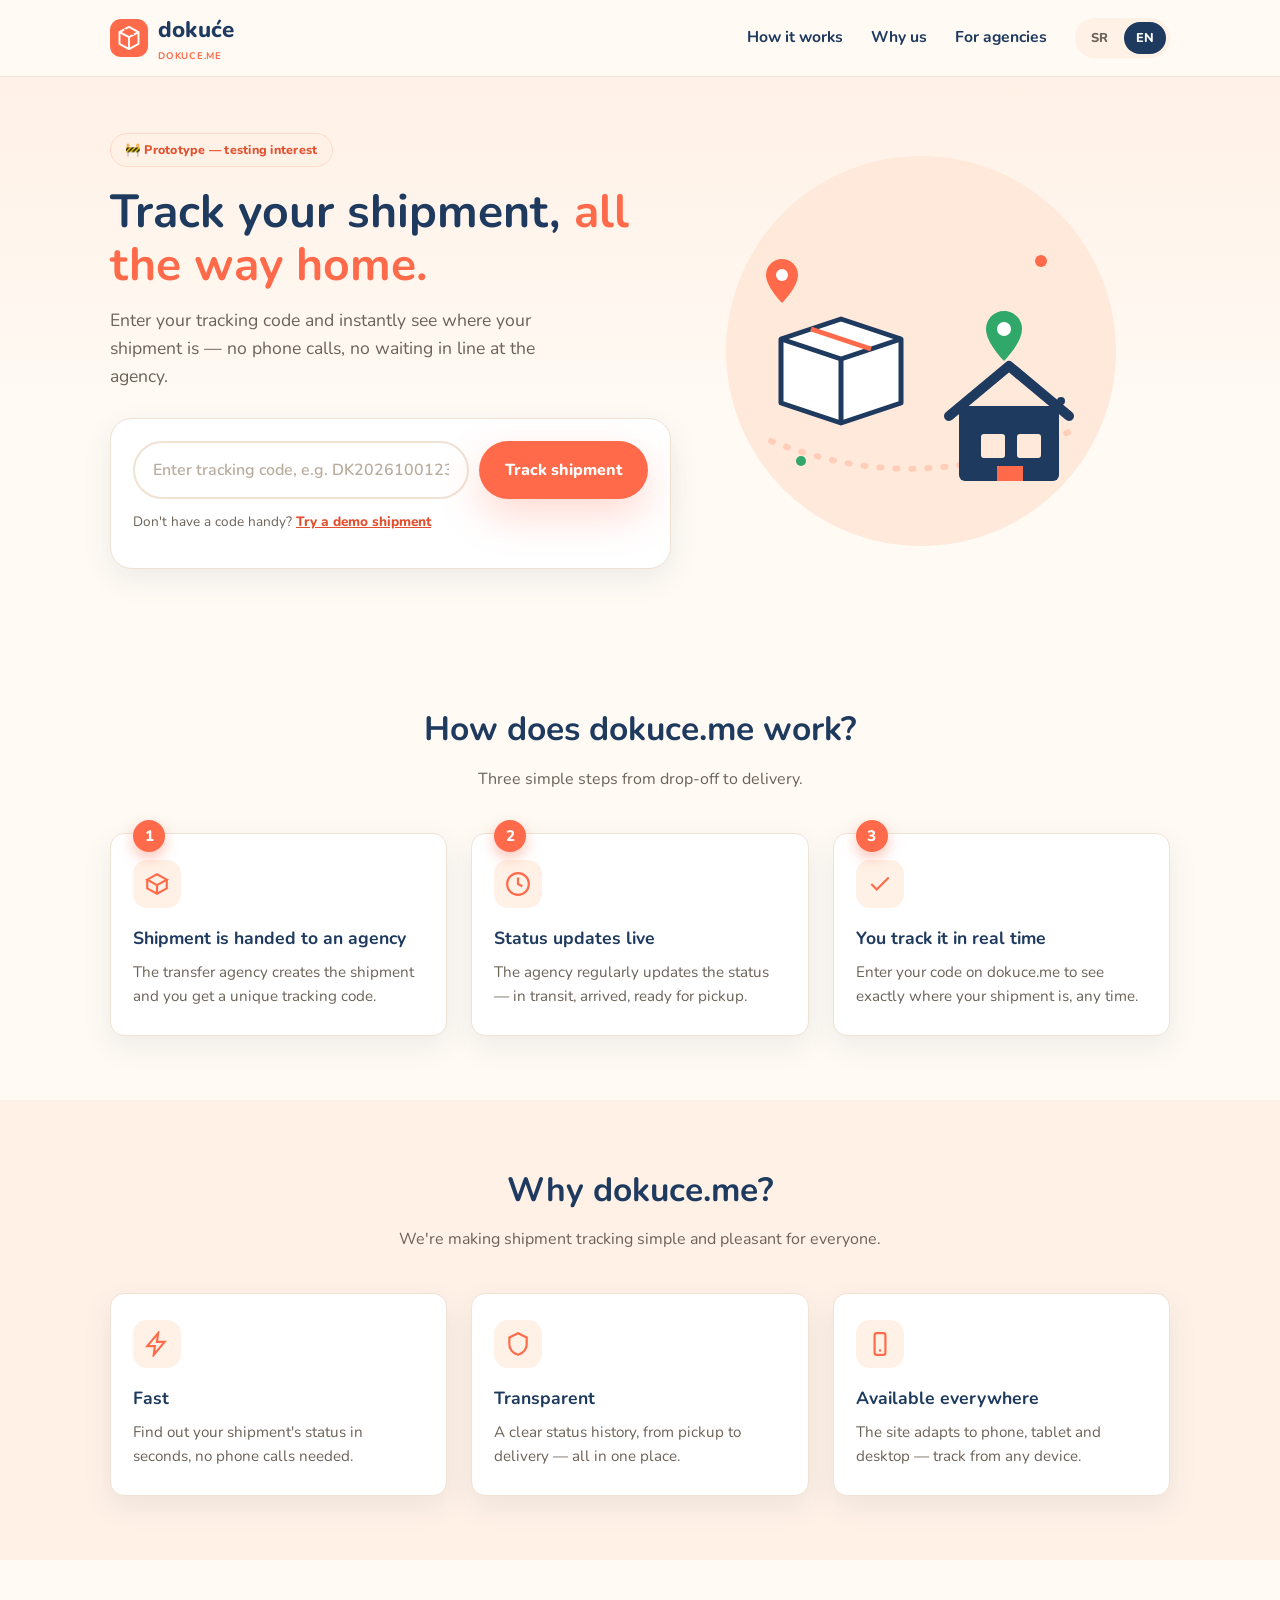
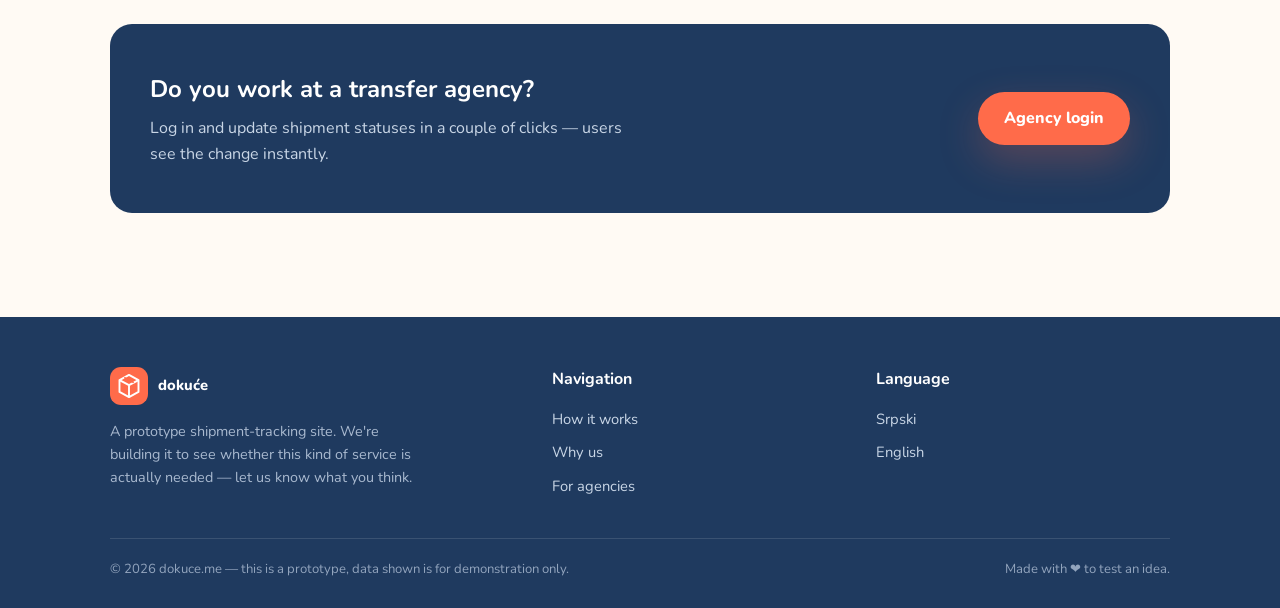
==== en/index.html @ 7e2e6fbf "#1 [dokuce] Initial prototype of bilingual shipment tracking mock-up site Static HTML/CSS/JS site fo" ====
<!DOCTYPE html>
<html lang="en">
<head>
<meta charset="UTF-8">
<meta name="viewport" content="width=device-width, initial-scale=1.0">
<title>dokuće — Online Shipment Tracking | dokuce.me</title>
<meta name="description" content="Track your shipment in real time — enter your tracking code and see exactly where it is. Transfer agencies can update shipment status directly on dokuce.me.">
<link rel="canonical" href="https://dokuce.me/en/">
<link rel="alternate" hreflang="sr" href="https://dokuce.me/">
<link rel="alternate" hreflang="en" href="https://dokuce.me/en/">
<link rel="alternate" hreflang="x-default" href="https://dokuce.me/">

<meta property="og:type" content="website">
<meta property="og:site_name" content="dokuće">
<meta property="og:title" content="dokuće — Online Shipment Tracking">
<meta property="og:description" content="Enter your tracking code and see exactly where your shipment is. Simple, fast, all the way home.">
<meta property="og:url" content="https://dokuce.me/en/">
<meta property="og:locale" content="en_US">
<meta property="og:locale:alternate" content="sr_ME">
<meta name="twitter:card" content="summary">
<meta name="theme-color" content="#ff6b4a">

<link rel="icon" href="/assets/favicon.svg" type="image/svg+xml">
<link rel="preconnect" href="https://fonts.googleapis.com">
<link rel="preconnect" href="https://fonts.gstatic.com" crossorigin>
<link href="https://fonts.googleapis.com/css2?family=Nunito:wght@400;600;700;800&display=swap" rel="stylesheet">
<link rel="stylesheet" href="/css/style.css">

<script type="application/ld+json">
{
  "@context": "https://schema.org",
  "@type": "Organization",
  "name": "dokuće",
  "alternateName": "dokuce.me",
  "url": "https://dokuce.me/en/",
  "logo": "https://dokuce.me/assets/logo.svg",
  "description": "Shipment and money-transfer tracking service — a prototype built to gauge interest.",
  "sameAs": []
}
</script>
</head>
<body>

<header class="site-header">
  <div class="container">
    <a href="/en/" class="brand">
      <img src="/assets/logo.svg" alt="" class="logo-mark">
      <span>dokuće<small>dokuce.me</small></span>
    </a>

    <nav class="nav-desktop" aria-label="Main navigation">
      <a href="#how-it-works">How it works</a>
      <a href="#why-us">Why us</a>
      <a href="/en/agencies.html">For agencies</a>
      <div class="lang-switch" aria-label="Language switch">
        <a href="/">SR</a>
        <a href="/en/" class="active">EN</a>
      </div>
    </nav>

    <button class="nav-toggle" data-nav-toggle aria-expanded="false" aria-label="Open menu">
      <svg viewBox="0 0 24 24" fill="none" stroke="currentColor" stroke-width="2.2" stroke-linecap="round"><line x1="3" y1="6" x2="21" y2="6"/><line x1="3" y1="12" x2="21" y2="12"/><line x1="3" y1="18" x2="21" y2="18"/></svg>
    </button>
  </div>
  <nav class="nav-mobile" data-nav-mobile aria-label="Mobile navigation">
    <a href="#how-it-works">How it works</a>
    <a href="#why-us">Why us</a>
    <a href="/en/agencies.html">For agencies</a>
    <div class="lang-switch">
      <a href="/">SR</a>
      <a href="/en/" class="active">EN</a>
    </div>
  </nav>
</header>

<main>
  <section class="hero">
    <div class="container">
      <div class="hero-copy">
        <span class="proto-badge">🚧 Prototype — testing interest</span>
        <h1>Track your shipment, <span class="accent">all the way home.</span></h1>
        <p class="lead">Enter your tracking code and instantly see where your shipment is — no phone calls, no waiting in line at the agency.</p>

        <div class="track-card">
          <form data-track-form class="track-form">
            <label for="track-code" class="visually-hidden">Tracking code</label>
            <input type="text" id="track-code" data-track-input placeholder="Enter tracking code, e.g. DK2026100123" autocomplete="off">
            <button type="submit" class="btn btn-primary">Track shipment</button>
          </form>
          <p class="track-hint">Don't have a code handy? <button type="button" data-demo-code>Try a demo shipment</button></p>
          <p class="track-error" data-track-error></p>
        </div>
      </div>

      <div class="hero-art">
        <img src="/assets/hero.svg" alt="Illustration of a shipment on its way home" width="420" height="420">
      </div>
    </div>
  </section>

  <section class="result-section" data-result-section>
    <div class="container">
      <div class="result-card">
        <div class="result-head" data-result-head>
          <div>
            <h2>Shipment <span class="result-code" data-result-code></span></h2>
            <div><strong>Sender:</strong> <span data-result-from></span> · <strong>Receiver:</strong> <span data-result-to></span></div>
            <div><strong>Agency:</strong> <span data-result-agency></span></div>
          </div>
          <span class="status-pill" data-status-pill></span>
        </div>
        <ul class="timeline" data-timeline></ul>
      </div>
    </div>
  </section>

  <section class="section" id="how-it-works">
    <div class="container">
      <h2 class="section-title">How does dokuce.me work?</h2>
      <p class="section-sub">Three simple steps from drop-off to delivery.</p>
      <div class="grid-3">
        <div class="step-card">
          <span class="step-num">1</span>
          <div class="icon-wrap">
            <svg viewBox="0 0 24 24" fill="none" stroke="currentColor" stroke-width="2"><path d="M21 8l-9-5-9 5 9 5 9-5z"/><path d="M3 8v8l9 5 9-5V8"/><path d="M12 13v8"/></svg>
          </div>
          <h3>Shipment is handed to an agency</h3>
          <p>The transfer agency creates the shipment and you get a unique tracking code.</p>
        </div>
        <div class="step-card">
          <span class="step-num">2</span>
          <div class="icon-wrap">
            <svg viewBox="0 0 24 24" fill="none" stroke="currentColor" stroke-width="2"><circle cx="12" cy="12" r="10"/><path d="M12 6v6l4 2"/></svg>
          </div>
          <h3>Status updates live</h3>
          <p>The agency regularly updates the status — in transit, arrived, ready for pickup.</p>
        </div>
        <div class="step-card">
          <span class="step-num">3</span>
          <div class="icon-wrap">
            <svg viewBox="0 0 24 24" fill="none" stroke="currentColor" stroke-width="2"><path d="M20 6L9 17l-5-5"/></svg>
          </div>
          <h3>You track it in real time</h3>
          <p>Enter your code on dokuce.me to see exactly where your shipment is, any time.</p>
        </div>
      </div>
    </div>
  </section>

  <section class="section section-alt" id="why-us">
    <div class="container">
      <h2 class="section-title">Why dokuce.me?</h2>
      <p class="section-sub">We're making shipment tracking simple and pleasant for everyone.</p>
      <div class="grid-3">
        <div class="feature-card">
          <div class="icon-wrap">
            <svg viewBox="0 0 24 24" fill="none" stroke="currentColor" stroke-width="2"><path d="M13 2L3 14h7l-1 8 10-12h-7l1-8z"/></svg>
          </div>
          <h3>Fast</h3>
          <p>Find out your shipment's status in seconds, no phone calls needed.</p>
        </div>
        <div class="feature-card">
          <div class="icon-wrap">
            <svg viewBox="0 0 24 24" fill="none" stroke="currentColor" stroke-width="2"><path d="M12 2l8 4v6c0 5-3.5 8.5-8 10-4.5-1.5-8-5-8-10V6l8-4z"/></svg>
          </div>
          <h3>Transparent</h3>
          <p>A clear status history, from pickup to delivery — all in one place.</p>
        </div>
        <div class="feature-card">
          <div class="icon-wrap">
            <svg viewBox="0 0 24 24" fill="none" stroke="currentColor" stroke-width="2"><rect x="7" y="2" width="10" height="20" rx="2"/><line x1="11" y1="18" x2="13" y2="18"/></svg>
          </div>
          <h3>Available everywhere</h3>
          <p>The site adapts to phone, tablet and desktop — track from any device.</p>
        </div>
      </div>
    </div>
  </section>

  <section class="section">
    <div class="container">
      <div class="cta-banner">
        <div>
          <h2>Do you work at a transfer agency?</h2>
          <p>Log in and update shipment statuses in a couple of clicks — users see the change instantly.</p>
        </div>
        <a href="/en/agencies.html" class="btn btn-primary">Agency login</a>
      </div>
    </div>
  </section>
</main>

<footer class="site-footer">
  <div class="container">
    <div class="footer-grid">
      <div class="footer-brand">
        <a href="/en/" class="brand"><img src="/assets/logo.svg" alt="" class="logo-mark"><span>dokuće</span></a>
        <p>A prototype shipment-tracking site. We're building it to see whether this kind of service is actually needed — let us know what you think.</p>
      </div>
      <div>
        <h4>Navigation</h4>
        <ul>
          <li><a href="#how-it-works">How it works</a></li>
          <li><a href="#why-us">Why us</a></li>
          <li><a href="/en/agencies.html">For agencies</a></li>
        </ul>
      </div>
      <div>
        <h4>Language</h4>
        <ul>
          <li><a href="/">Srpski</a></li>
          <li><a href="/en/">English</a></li>
        </ul>
      </div>
    </div>
    <div class="footer-bottom">
      <span>© 2026 dokuce.me — this is a prototype, data shown is for demonstration only.</span>
      <span>Made with ❤ to test an idea.</span>
    </div>
  </div>
</footer>

<script src="/js/data.js"></script>
<script src="/js/app.js"></script>
</body>
</html>
---- css/style.css ----
/* dokuce.me — prototype styling
   Friendly, warm, mobile-first design */

:root {
  --color-primary: #ff6b4a;
  --color-primary-dark: #e2512f;
  --color-secondary: #1f3a5f;
  --color-secondary-light: #2d5280;
  --color-bg: #fffaf4;
  --color-bg-alt: #fff1e6;
  --color-card: #ffffff;
  --color-text: #2b2520;
  --color-text-muted: #6b6258;
  --color-success: #2fa86a;
  --color-warning: #e2a63a;
  --color-border: #f0e2d4;
  --radius-lg: 22px;
  --radius-md: 14px;
  --radius-sm: 8px;
  --shadow-soft: 0 10px 30px rgba(31, 58, 95, 0.08);
  --shadow-pop: 0 16px 40px rgba(255, 107, 74, 0.25);
  --font-main: "Nunito", "Segoe UI", system-ui, -apple-system, sans-serif;
}

* { box-sizing: border-box; }

html { scroll-behavior: smooth; }

body {
  margin: 0;
  font-family: var(--font-main);
  background: var(--color-bg);
  color: var(--color-text);
  line-height: 1.6;
  -webkit-font-smoothing: antialiased;
}

img, svg { max-width: 100%; display: block; }

a { color: inherit; }

.container {
  width: 100%;
  max-width: 1100px;
  margin: 0 auto;
  padding: 0 20px;
}

.visually-hidden {
  position: absolute;
  width: 1px; height: 1px;
  overflow: hidden;
  clip: rect(0 0 0 0);
  white-space: nowrap;
}

/* ---------- Buttons ---------- */
.btn {
  display: inline-flex;
  align-items: center;
  justify-content: center;
  gap: 8px;
  font-family: inherit;
  font-weight: 800;
  font-size: 1rem;
  padding: 14px 26px;
  border-radius: 999px;
  border: none;
  cursor: pointer;
  text-decoration: none;
  transition: transform 0.15s ease, box-shadow 0.15s ease, background 0.15s ease;
  white-space: nowrap;
}
.btn:active { transform: translateY(1px); }

.btn-primary {
  background: var(--color-primary);
  color: #fff;
  box-shadow: var(--shadow-pop);
}
.btn-primary:hover { background: var(--color-primary-dark); }

.btn-secondary {
  background: var(--color-secondary);
  color: #fff;
}
.btn-secondary:hover { background: var(--color-secondary-light); }

.btn-ghost {
  background: transparent;
  color: var(--color-secondary);
  border: 2px solid var(--color-border);
}
.btn-ghost:hover { border-color: var(--color-secondary); }

.btn-block { width: 100%; }
.btn-sm { padding: 10px 18px; font-size: 0.9rem; }

/* ---------- Header ---------- */
.site-header {
  position: sticky;
  top: 0;
  z-index: 50;
  background: rgba(255, 250, 244, 0.92);
  backdrop-filter: blur(6px);
  border-bottom: 1px solid var(--color-border);
}
.site-header .container {
  display: flex;
  align-items: center;
  justify-content: space-between;
  min-height: 76px;
}

.brand {
  display: flex;
  align-items: center;
  gap: 10px;
  text-decoration: none;
  font-weight: 800;
  font-size: 1.4rem;
  color: var(--color-secondary);
}
.brand .logo-mark { width: 38px; height: 38px; flex-shrink: 0; }
.brand small {
  display: block;
  font-size: 0.6rem;
  font-weight: 700;
  letter-spacing: 0.08em;
  color: var(--color-primary);
  text-transform: uppercase;
}

.nav-desktop {
  display: flex;
  align-items: center;
  gap: 28px;
}
.nav-desktop a {
  text-decoration: none;
  font-weight: 700;
  color: var(--color-secondary);
  font-size: 0.98rem;
}
.nav-desktop a:hover { color: var(--color-primary); }

.lang-switch {
  display: flex;
  gap: 4px;
  background: var(--color-bg-alt);
  border-radius: 999px;
  padding: 4px;
}
.lang-switch a {
  padding: 6px 12px;
  border-radius: 999px;
  font-weight: 800;
  font-size: 0.8rem;
  text-decoration: none;
  color: var(--color-text-muted);
}
.lang-switch a.active {
  background: var(--color-secondary);
  color: #fff;
}

.nav-toggle {
  display: none;
  background: none;
  border: none;
  cursor: pointer;
  padding: 8px;
}
.nav-toggle svg { width: 26px; height: 26px; color: var(--color-secondary); }

.nav-mobile {
  display: none;
  flex-direction: column;
  gap: 4px;
  padding: 10px 20px 20px;
  border-top: 1px solid var(--color-border);
  background: var(--color-bg);
}
.nav-mobile.open { display: flex; }
.nav-mobile a {
  padding: 12px 6px;
  text-decoration: none;
  font-weight: 700;
  color: var(--color-secondary);
  border-bottom: 1px solid var(--color-border);
}
.nav-mobile .lang-switch { align-self: flex-start; margin-top: 10px; }

/* ---------- Badge ---------- */
.proto-badge {
  display: inline-flex;
  align-items: center;
  gap: 6px;
  background: #fff1e6;
  color: var(--color-primary-dark);
  border: 1px solid #ffd9c9;
  padding: 6px 14px;
  border-radius: 999px;
  font-size: 0.78rem;
  font-weight: 800;
  letter-spacing: 0.02em;
}

/* ---------- Hero ---------- */
.hero {
  padding: 56px 0 70px;
  background: linear-gradient(180deg, #fff1e6 0%, #fffaf4 60%);
  overflow: hidden;
}
.hero .container {
  display: grid;
  grid-template-columns: 1.1fr 0.9fr;
  gap: 40px;
  align-items: center;
}
.hero h1 {
  font-size: clamp(2rem, 4vw, 2.9rem);
  line-height: 1.15;
  margin: 18px 0 14px;
  color: var(--color-secondary);
}
.hero h1 .accent { color: var(--color-primary); }
.hero p.lead {
  font-size: 1.1rem;
  color: var(--color-text-muted);
  max-width: 480px;
  margin: 0 0 28px;
}

.hero-art { position: relative; }

/* ---------- Tracking widget ---------- */
.track-card {
  background: var(--color-card);
  border-radius: var(--radius-lg);
  box-shadow: var(--shadow-soft);
  padding: 22px;
  border: 1px solid var(--color-border);
}
.track-form {
  display: flex;
  gap: 10px;
  flex-wrap: wrap;
}
.track-form input[type="text"] {
  flex: 1 1 220px;
  min-width: 0;
  padding: 16px 18px;
  border-radius: 999px;
  border: 2px solid var(--color-border);
  font-family: inherit;
  font-size: 1rem;
  font-weight: 700;
  color: var(--color-secondary);
  background: #fff;
}
.track-form input[type="text"]:focus {
  outline: none;
  border-color: var(--color-primary);
}
.track-form input[type="text"]::placeholder { color: #b9ad9e; font-weight: 600; }

.track-hint {
  margin-top: 12px;
  font-size: 0.85rem;
  color: var(--color-text-muted);
}
.track-hint button {
  background: none;
  border: none;
  padding: 0;
  font: inherit;
  font-weight: 800;
  color: var(--color-primary-dark);
  text-decoration: underline;
  cursor: pointer;
}

.track-error {
  margin-top: 14px;
  background: #fff1e6;
  border: 1px solid #ffcdb8;
  color: var(--color-primary-dark);
  padding: 12px 16px;
  border-radius: var(--radius-sm);
  font-weight: 700;
  font-size: 0.92rem;
  display: none;
}
.track-error.show { display: block; }

/* ---------- Result timeline ---------- */
.result-section { padding: 10px 0 70px; display: none; }
.result-section.show { display: block; }

.result-card {
  background: var(--color-card);
  border-radius: var(--radius-lg);
  box-shadow: var(--shadow-soft);
  border: 1px solid var(--color-border);
  padding: 28px;
}
.result-head {
  display: flex;
  justify-content: space-between;
  align-items: flex-start;
  flex-wrap: wrap;
  gap: 14px;
  margin-bottom: 22px;
  padding-bottom: 18px;
  border-bottom: 1px dashed var(--color-border);
}
.result-head h2 { margin: 0 0 4px; font-size: 1.3rem; color: var(--color-secondary); }
.result-code { font-weight: 800; color: var(--color-primary-dark); letter-spacing: 0.03em; }

.status-pill {
  display: inline-flex;
  align-items: center;
  gap: 8px;
  padding: 8px 16px;
  border-radius: 999px;
  font-weight: 800;
  font-size: 0.9rem;
  background: var(--color-bg-alt);
  color: var(--color-secondary);
}
.status-pill.is-delivered { background: #e4f6ec; color: var(--color-success); }
.status-pill.is-ready { background: #fff4d9; color: #a8791f; }
.status-pill.is-hold { background: #ffe6e0; color: var(--color-primary-dark); }

.timeline { list-style: none; margin: 0; padding: 0; }
.timeline li {
  position: relative;
  padding: 0 0 26px 38px;
  border-left: 2px solid var(--color-border);
}
.timeline li:last-child { border-left-color: transparent; padding-bottom: 0; }
.timeline li::before {
  content: "";
  position: absolute;
  left: -9px;
  top: 2px;
  width: 16px;
  height: 16px;
  border-radius: 50%;
  background: var(--color-border);
  border: 3px solid var(--color-bg);
}
.timeline li.done::before { background: var(--color-primary); }
.timeline li.done.final::before { background: var(--color-success); }
.timeline .t-title { font-weight: 800; color: var(--color-secondary); }
.timeline .t-meta { font-size: 0.85rem; color: var(--color-text-muted); margin-top: 2px; }
.timeline li:not(.done) .t-title,
.timeline li:not(.done) .t-meta { color: #c7bdae; }

/* ---------- Generic sections ---------- */
.section { padding: 64px 0; }
.section-alt { background: var(--color-bg-alt); }
.section h2.section-title {
  font-size: clamp(1.6rem, 3vw, 2.1rem);
  color: var(--color-secondary);
  text-align: center;
  margin: 0 0 10px;
}
.section p.section-sub {
  text-align: center;
  color: var(--color-text-muted);
  max-width: 560px;
  margin: 0 auto 40px;
}

.grid-3 {
  display: grid;
  grid-template-columns: repeat(3, 1fr);
  gap: 24px;
}
.grid-2 {
  display: grid;
  grid-template-columns: repeat(2, 1fr);
  gap: 24px;
}

.feature-card, .step-card {
  background: var(--color-card);
  border-radius: var(--radius-md);
  padding: 26px 22px;
  border: 1px solid var(--color-border);
  box-shadow: var(--shadow-soft);
  text-align: left;
}
.step-card { position: relative; }
.step-num {
  position: absolute;
  top: -14px;
  left: 22px;
  background: var(--color-primary);
  color: #fff;
  width: 32px;
  height: 32px;
  border-radius: 50%;
  display: flex;
  align-items: center;
  justify-content: center;
  font-weight: 800;
  font-size: 0.95rem;
  box-shadow: 0 6px 14px rgba(255,107,74,0.4);
}
.feature-card .icon-wrap, .step-card .icon-wrap {
  width: 48px;
  height: 48px;
  border-radius: 14px;
  background: var(--color-bg-alt);
  display: flex;
  align-items: center;
  justify-content: center;
  margin-bottom: 16px;
}
.feature-card .icon-wrap svg, .step-card .icon-wrap svg {
  width: 26px; height: 26px; color: var(--color-primary);
}
.feature-card h3, .step-card h3 { margin: 0 0 8px; color: var(--color-secondary); font-size: 1.1rem; }
.feature-card p, .step-card p { margin: 0; color: var(--color-text-muted); font-size: 0.95rem; }

/* ---------- Agency CTA ---------- */
.cta-banner {
  background: var(--color-secondary);
  border-radius: var(--radius-lg);
  padding: 46px 40px;
  color: #fff;
  display: flex;
  align-items: center;
  justify-content: space-between;
  gap: 24px;
  flex-wrap: wrap;
}
.cta-banner h2 { margin: 0 0 8px; font-size: 1.5rem; }
.cta-banner p { margin: 0; color: #c9d6e6; max-width: 480px; }

/* ---------- Footer ---------- */
.site-footer {
  background: var(--color-secondary);
  color: #c9d6e6;
  padding: 50px 0 28px;
  margin-top: 40px;
}
.footer-grid {
  display: grid;
  grid-template-columns: 1.4fr 1fr 1fr;
  gap: 30px;
  margin-bottom: 30px;
}
.footer-grid h4 { color: #fff; margin: 0 0 14px; font-size: 1rem; }
.footer-grid ul { list-style: none; margin: 0; padding: 0; }
.footer-grid li { margin-bottom: 8px; }
.footer-grid a { text-decoration: none; color: #c9d6e6; font-size: 0.92rem; }
.footer-grid a:hover { color: #fff; }
.footer-brand .brand { color: #fff; }
.footer-brand p { color: #a9b9cf; font-size: 0.9rem; max-width: 320px; }
.footer-bottom {
  border-top: 1px solid rgba(255,255,255,0.12);
  padding-top: 20px;
  display: flex;
  justify-content: space-between;
  flex-wrap: wrap;
  gap: 10px;
  font-size: 0.82rem;
  color: #92a4bd;
}

/* ---------- Agency login / dashboard ---------- */
.auth-wrap {
  min-height: calc(100vh - 76px);
  display: flex;
  align-items: center;
  justify-content: center;
  padding: 50px 20px;
  background: linear-gradient(180deg, #fff1e6 0%, #fffaf4 60%);
}
.auth-card {
  background: var(--color-card);
  border-radius: var(--radius-lg);
  box-shadow: var(--shadow-soft);
  border: 1px solid var(--color-border);
  padding: 40px 34px;
  width: 100%;
  max-width: 420px;
}
.auth-card h1 { color: var(--color-secondary); font-size: 1.5rem; margin: 10px 0 6px; }
.auth-card p.sub { color: var(--color-text-muted); margin: 0 0 26px; font-size: 0.95rem; }

.field { margin-bottom: 18px; }
.field label {
  display: block;
  font-weight: 800;
  font-size: 0.88rem;
  color: var(--color-secondary);
  margin-bottom: 6px;
}
.field input, .field select, .field textarea {
  width: 100%;
  padding: 13px 16px;
  border-radius: var(--radius-sm);
  border: 2px solid var(--color-border);
  font-family: inherit;
  font-size: 0.98rem;
  color: var(--color-text);
  background: #fff;
}
.field input:focus, .field select:focus, .field textarea:focus {
  outline: none;
  border-color: var(--color-primary);
}

.demo-hint {
  margin-top: 18px;
  background: var(--color-bg-alt);
  border-radius: var(--radius-sm);
  padding: 12px 14px;
  font-size: 0.82rem;
  color: var(--color-text-muted);
}
.demo-hint code {
  background: #fff;
  padding: 1px 6px;
  border-radius: 4px;
  font-weight: 700;
  color: var(--color-secondary);
}

.auth-error {
  display: none;
  background: #ffe6e0;
  color: var(--color-primary-dark);
  padding: 10px 14px;
  border-radius: var(--radius-sm);
  font-weight: 700;
  font-size: 0.88rem;
  margin-bottom: 16px;
}
.auth-error.show { display: block; }

/* ---------- Dashboard ---------- */
.dash-wrap { display: none; padding: 40px 0 70px; }
.dash-wrap.show { display: block; }
.dash-top {
  display: flex;
  justify-content: space-between;
  align-items: center;
  flex-wrap: wrap;
  gap: 16px;
  margin-bottom: 30px;
}
.dash-top h1 { margin: 0; color: var(--color-secondary); font-size: 1.5rem; }
.dash-top p { margin: 4px 0 0; color: var(--color-text-muted); font-size: 0.92rem; }

.dash-grid {
  display: grid;
  grid-template-columns: 1fr 1.2fr;
  gap: 26px;
  align-items: start;
}

.panel {
  background: var(--color-card);
  border-radius: var(--radius-lg);
  border: 1px solid var(--color-border);
  box-shadow: var(--shadow-soft);
  padding: 26px;
}
.panel h2 { margin: 0 0 18px; font-size: 1.1rem; color: var(--color-secondary); }

.shipment-list { list-style: none; margin: 0; padding: 0; max-height: 420px; overflow-y: auto; }
.shipment-list li {
  padding: 12px 14px;
  border-radius: var(--radius-sm);
  border: 1px solid var(--color-border);
  margin-bottom: 10px;
  cursor: pointer;
  transition: background 0.15s ease, border-color 0.15s ease;
}
.shipment-list li:hover { border-color: var(--color-primary); background: var(--color-bg-alt); }
.shipment-list li.active { border-color: var(--color-primary); background: #fff1e6; }
.shipment-list .sl-code { font-weight: 800; color: var(--color-secondary); font-size: 0.95rem; }
.shipment-list .sl-meta { font-size: 0.8rem; color: var(--color-text-muted); margin-top: 2px; }

.empty-note { color: var(--color-text-muted); font-size: 0.9rem; text-align: center; padding: 30px 0; }

.toast {
  position: fixed;
  bottom: 24px;
  left: 50%;
  transform: translateX(-50%) translateY(20px);
  background: var(--color-secondary);
  color: #fff;
  padding: 14px 24px;
  border-radius: 999px;
  font-weight: 700;
  font-size: 0.9rem;
  box-shadow: var(--shadow-soft);
  opacity: 0;
  pointer-events: none;
  transition: opacity 0.25s ease, transform 0.25s ease;
  z-index: 100;
}
.toast.show {
  opacity: 1;
  transform: translateX(-50%) translateY(0);
}

/* ---------- Responsive ---------- */
@media (max-width: 860px) {
  .hero .container { grid-template-columns: 1fr; }
  .hero-art { order: -1; max-width: 260px; margin: 0 auto; }
  .grid-3 { grid-template-columns: 1fr; }
  .grid-2 { grid-template-columns: 1fr; }
  .footer-grid { grid-template-columns: 1fr; }
  .dash-grid { grid-template-columns: 1fr; }
  .cta-banner { flex-direction: column; text-align: center; }
}

@media (max-width: 720px) {
  .nav-desktop { display: none; }
  .nav-toggle { display: inline-flex; }
}

@media (max-width: 480px) {
  .track-form { flex-direction: column; }
  .track-form input[type="text"] { width: 100%; }
  .track-form button { width: 100%; }
  .result-head { flex-direction: column; }
  .auth-card { padding: 30px 22px; }
}
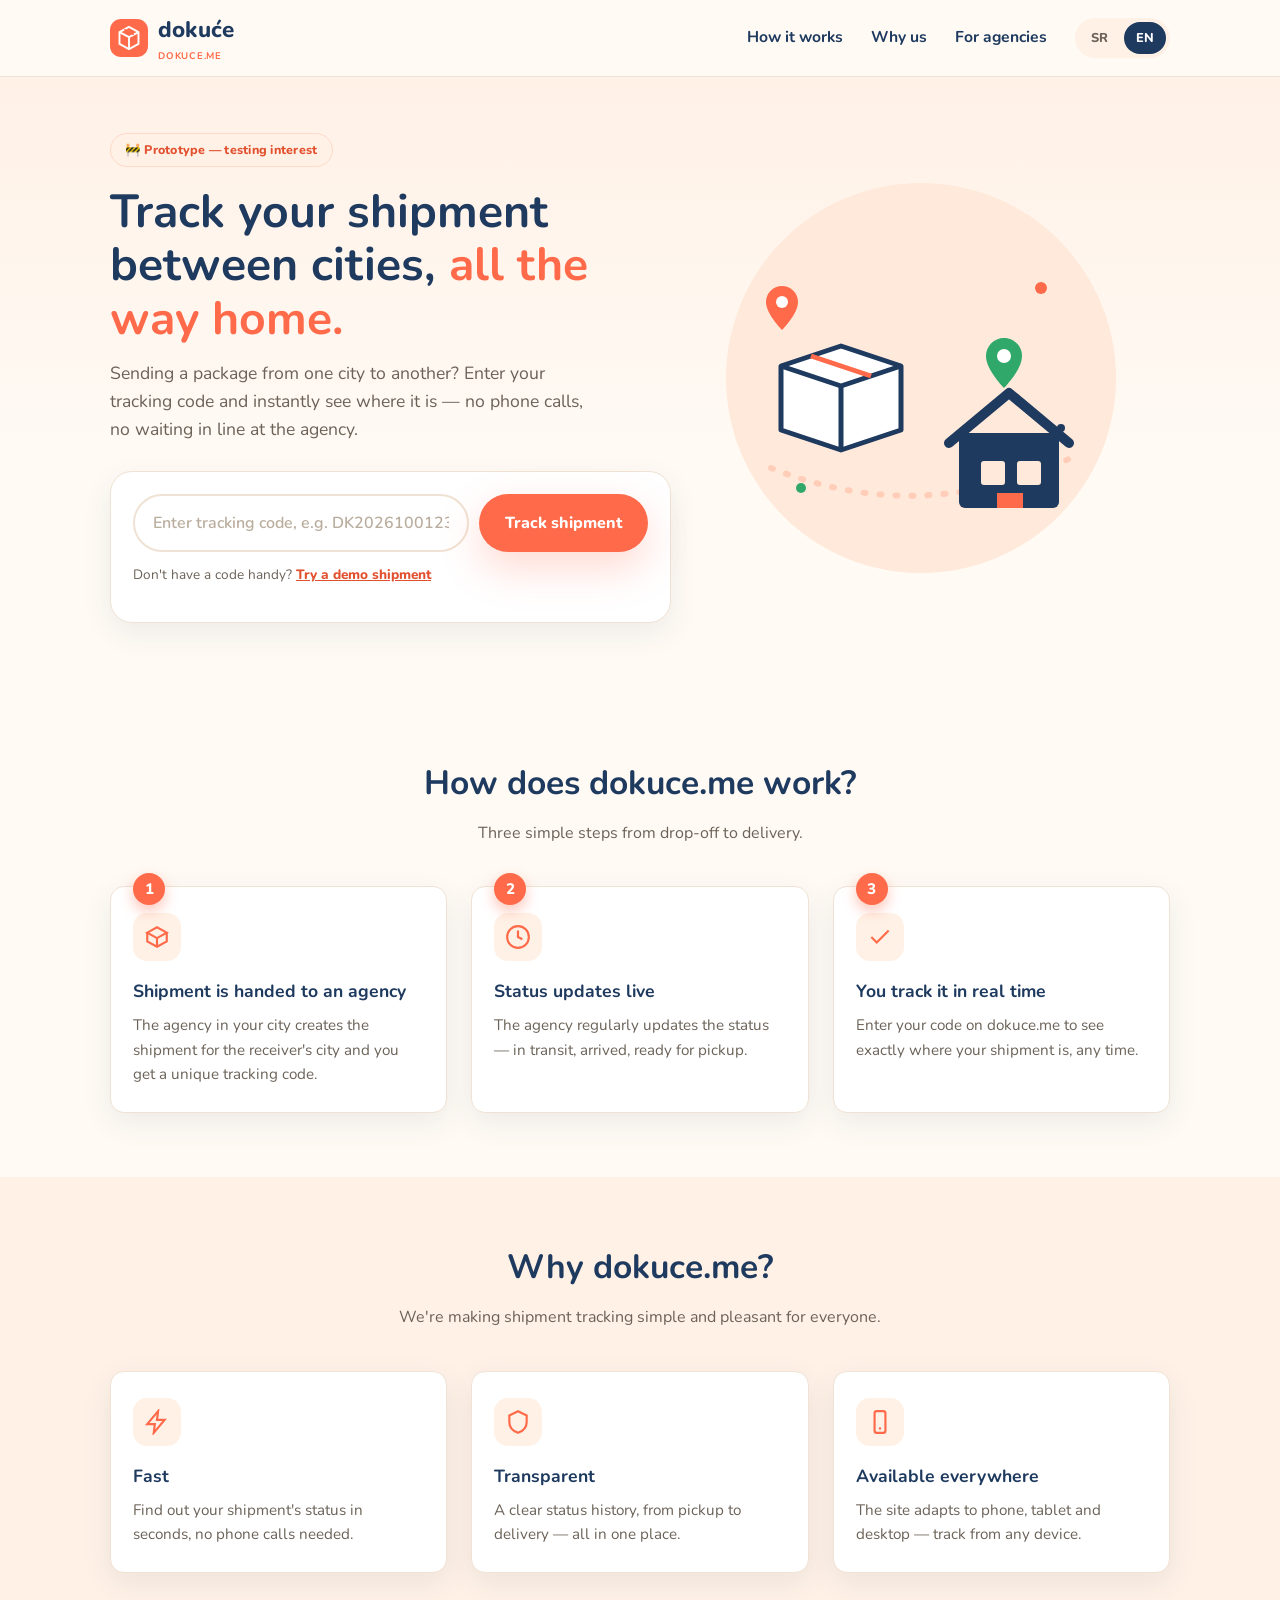
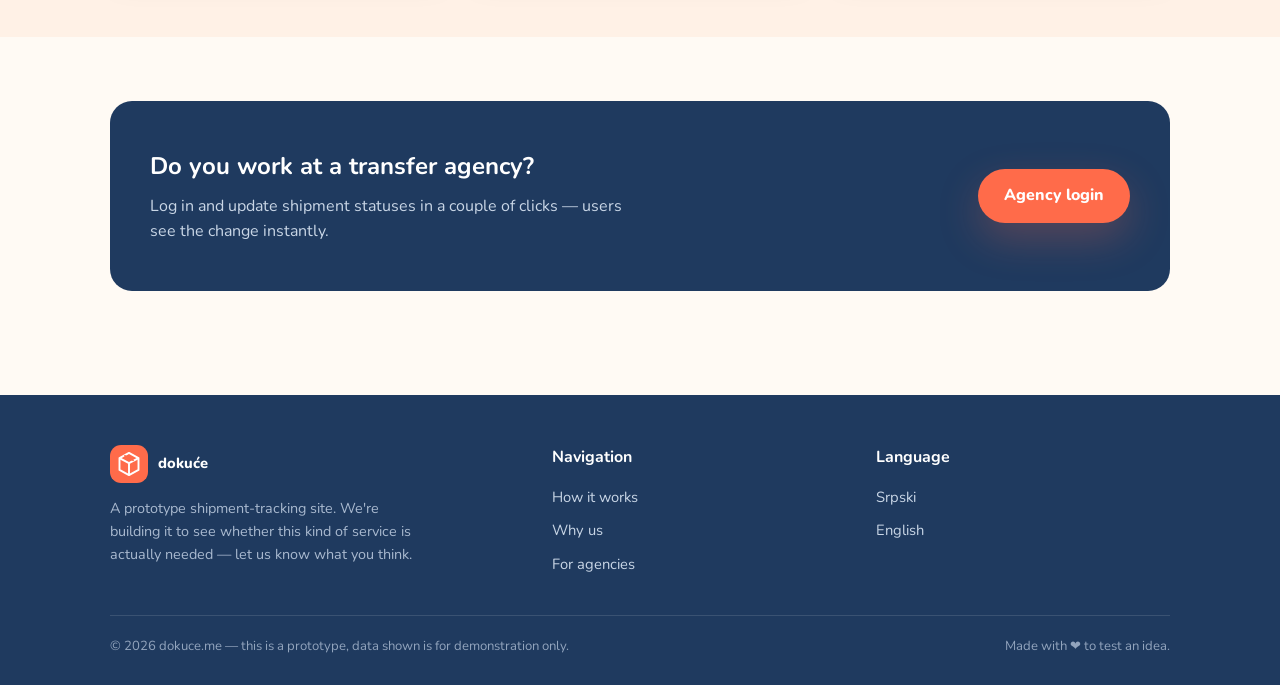
==== commit 5c2b9519: "#2 [dokuce] Focus on intercity shipments, add route info and GA4 tracking Reframe copy and demo data" ====
--- a/en/index.html
+++ b/en/index.html
@@ -3,8 +3,18 @@
 <head>
 <meta charset="UTF-8">
 <meta name="viewport" content="width=device-width, initial-scale=1.0">
-<title>dokuće — Online Shipment Tracking | dokuce.me</title>
-<meta name="description" content="Track your shipment in real time — enter your tracking code and see exactly where it is. Transfer agencies can update shipment status directly on dokuce.me.">
+
+<!-- Google Analytics (GA4) — replace G-XXXXXXXXXX with your Measurement ID from analytics.google.com -->
+<script async src="https://www.googletagmanager.com/gtag/js?id=G-XXXXXXXXXX"></script>
+<script>
+  window.dataLayer = window.dataLayer || [];
+  function gtag(){dataLayer.push(arguments);}
+  gtag('js', new Date());
+  gtag('config', 'G-XXXXXXXXXX');
+</script>
+
+<title>dokuće — Track Shipments Between Cities | dokuce.me</title>
+<meta name="description" content="Track local shipments travelling between cities in real time — enter your tracking code and see exactly where it is. Transport agencies update shipment status directly on dokuce.me.">
 <link rel="canonical" href="https://dokuce.me/en/">
 <link rel="alternate" hreflang="sr" href="https://dokuce.me/">
 <link rel="alternate" hreflang="en" href="https://dokuce.me/en/">
@@ -12,8 +22,8 @@
 
 <meta property="og:type" content="website">
 <meta property="og:site_name" content="dokuće">
-<meta property="og:title" content="dokuće — Online Shipment Tracking">
-<meta property="og:description" content="Enter your tracking code and see exactly where your shipment is. Simple, fast, all the way home.">
+<meta property="og:title" content="dokuće — Track Shipments Between Cities">
+<meta property="og:description" content="Enter your tracking code and see exactly where your shipment is on its way between cities. Simple, fast, all the way home.">
 <meta property="og:url" content="https://dokuce.me/en/">
 <meta property="og:locale" content="en_US">
 <meta property="og:locale:alternate" content="sr_ME">
@@ -34,7 +44,7 @@
   "alternateName": "dokuce.me",
   "url": "https://dokuce.me/en/",
   "logo": "https://dokuce.me/assets/logo.svg",
-  "description": "Shipment and money-transfer tracking service — a prototype built to gauge interest.",
+  "description": "A tracking service for local shipments travelling between cities — a prototype built to gauge interest.",
   "sameAs": []
 }
 </script>
@@ -78,8 +88,8 @@
     <div class="container">
       <div class="hero-copy">
         <span class="proto-badge">🚧 Prototype — testing interest</span>
-        <h1>Track your shipment, <span class="accent">all the way home.</span></h1>
-        <p class="lead">Enter your tracking code and instantly see where your shipment is — no phone calls, no waiting in line at the agency.</p>
+        <h1>Track your shipment between cities, <span class="accent">all the way home.</span></h1>
+        <p class="lead">Sending a package from one city to another? Enter your tracking code and instantly see where it is — no phone calls, no waiting in line at the agency.</p>
 
         <div class="track-card">
           <form data-track-form class="track-form">
@@ -104,6 +114,7 @@
         <div class="result-head" data-result-head>
           <div>
             <h2>Shipment <span class="result-code" data-result-code></span></h2>
+            <div class="result-route" data-result-route></div>
             <div><strong>Sender:</strong> <span data-result-from></span> · <strong>Receiver:</strong> <span data-result-to></span></div>
             <div><strong>Agency:</strong> <span data-result-agency></span></div>
           </div>
@@ -125,7 +136,7 @@
             <svg viewBox="0 0 24 24" fill="none" stroke="currentColor" stroke-width="2"><path d="M21 8l-9-5-9 5 9 5 9-5z"/><path d="M3 8v8l9 5 9-5V8"/><path d="M12 13v8"/></svg>
           </div>
           <h3>Shipment is handed to an agency</h3>
-          <p>The transfer agency creates the shipment and you get a unique tracking code.</p>
+          <p>The agency in your city creates the shipment for the receiver's city and you get a unique tracking code.</p>
         </div>
         <div class="step-card">
           <span class="step-num">2</span>
--- a/css/style.css
+++ b/css/style.css
@@ -317,6 +317,7 @@
 }
 .result-head h2 { margin: 0 0 4px; font-size: 1.3rem; color: var(--color-secondary); }
 .result-code { font-weight: 800; color: var(--color-primary-dark); letter-spacing: 0.03em; }
+.result-route { font-weight: 800; color: var(--color-primary-dark); margin-bottom: 6px; font-size: 1.02rem; }
 
 .status-pill {
   display: inline-flex;
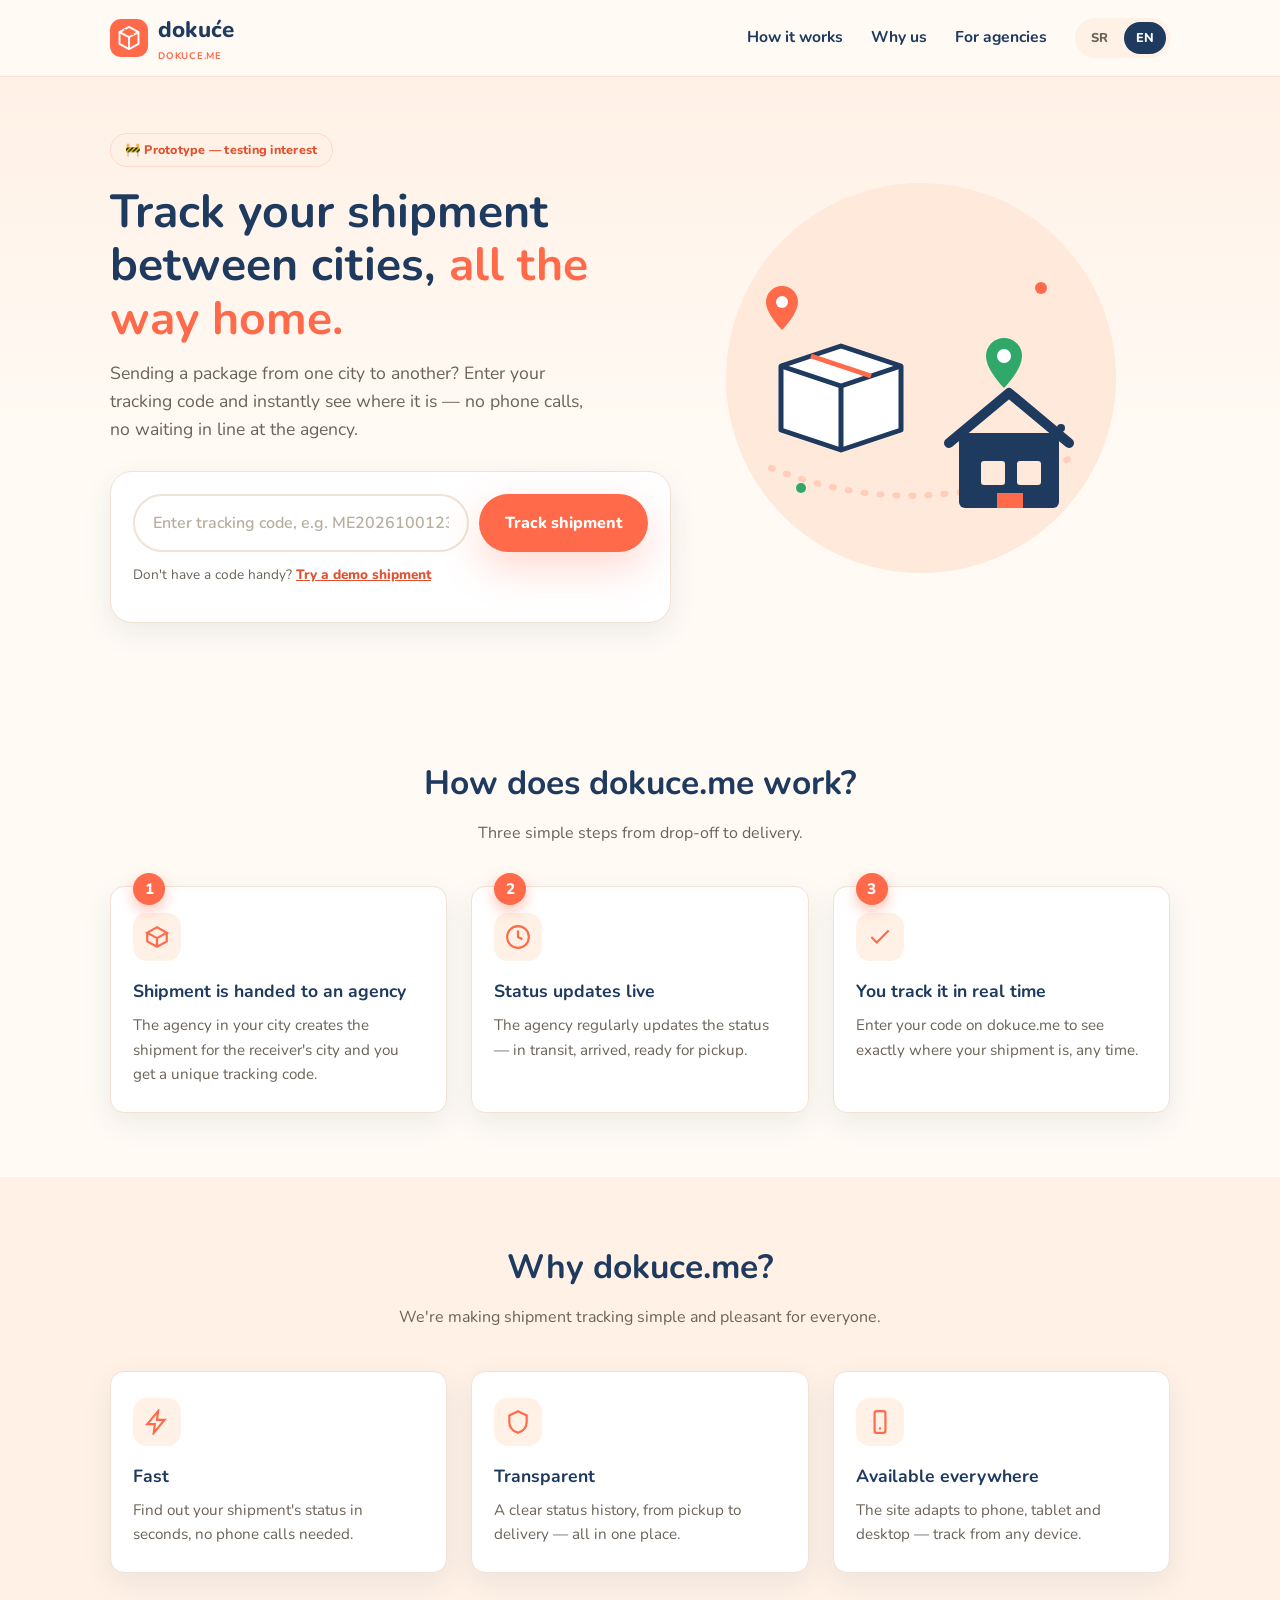
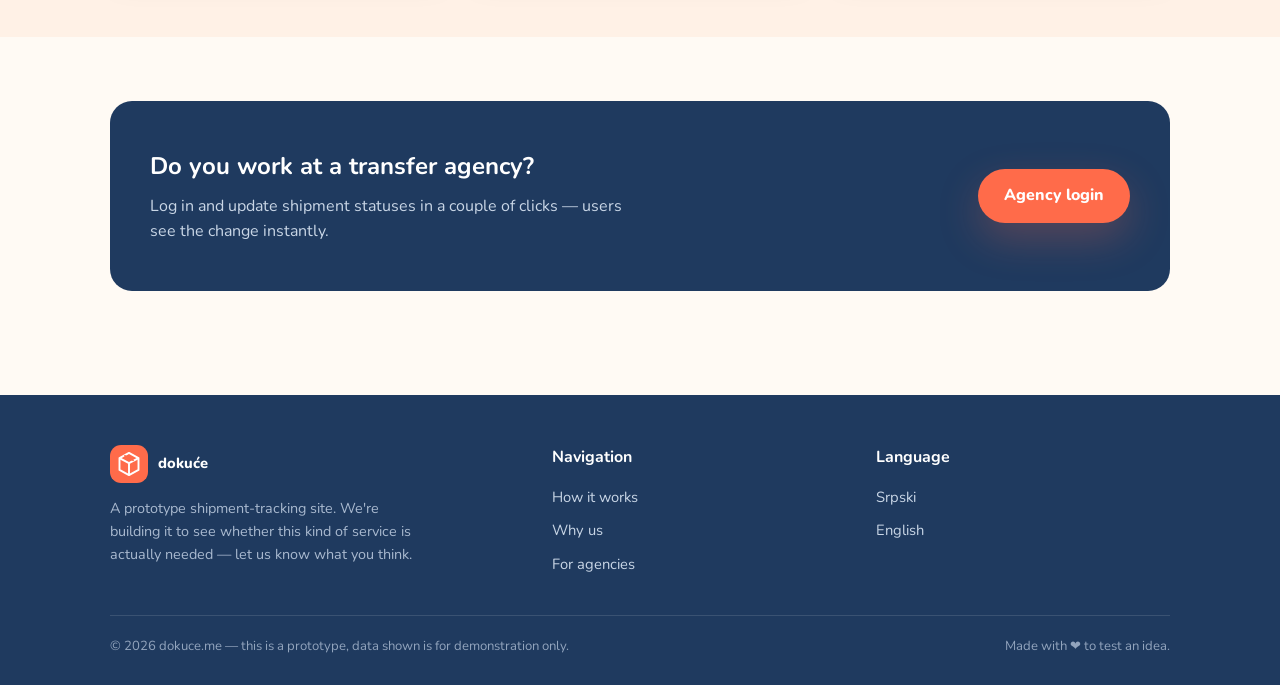
==== commit ecac4a22: "#3 [dokuce] Use ME prefix for demo tracking codes Rename demo/placeholder tracking codes from DK... " ====
--- a/en/index.html
+++ b/en/index.html
@@ -94,7 +94,7 @@
         <div class="track-card">
           <form data-track-form class="track-form">
             <label for="track-code" class="visually-hidden">Tracking code</label>
-            <input type="text" id="track-code" data-track-input placeholder="Enter tracking code, e.g. DK2026100123" autocomplete="off">
+            <input type="text" id="track-code" data-track-input placeholder="Enter tracking code, e.g. ME2026100123" autocomplete="off">
             <button type="submit" class="btn btn-primary">Track shipment</button>
           </form>
           <p class="track-hint">Don't have a code handy? <button type="button" data-demo-code>Try a demo shipment</button></p>
